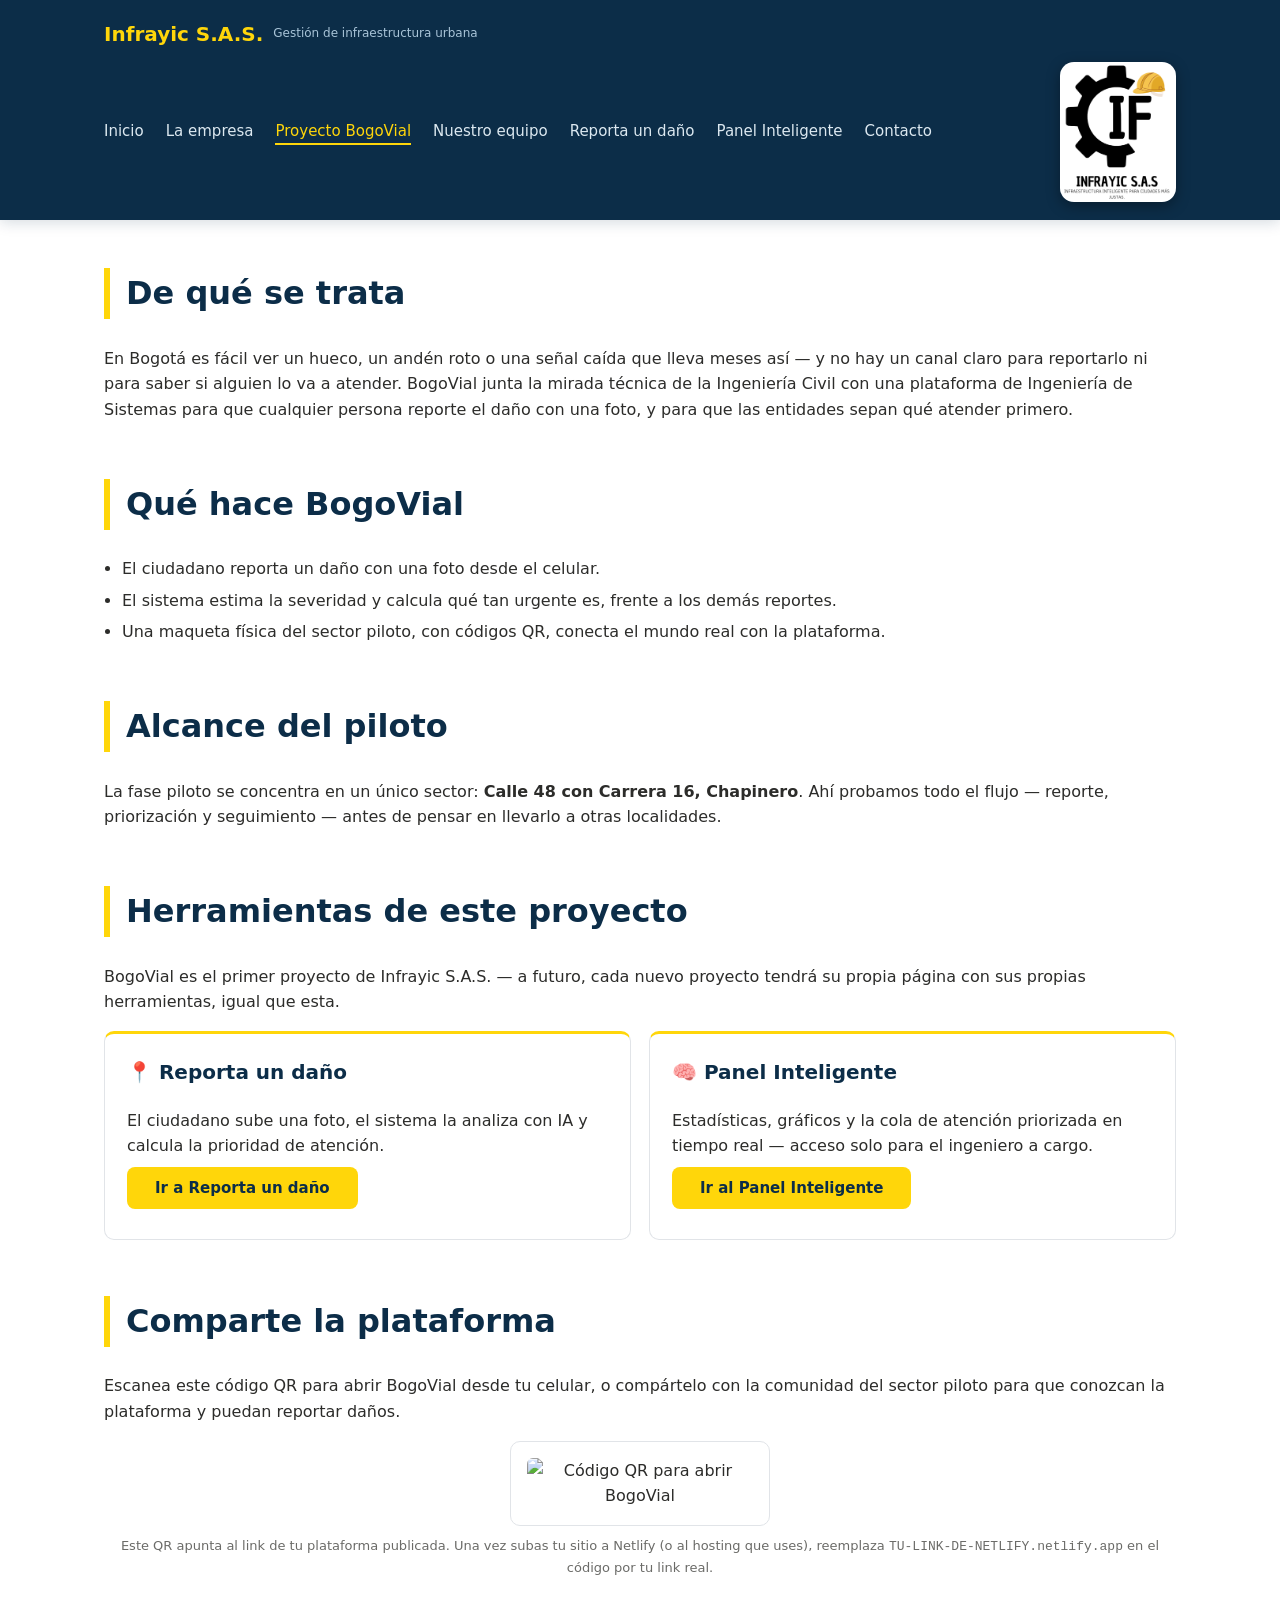
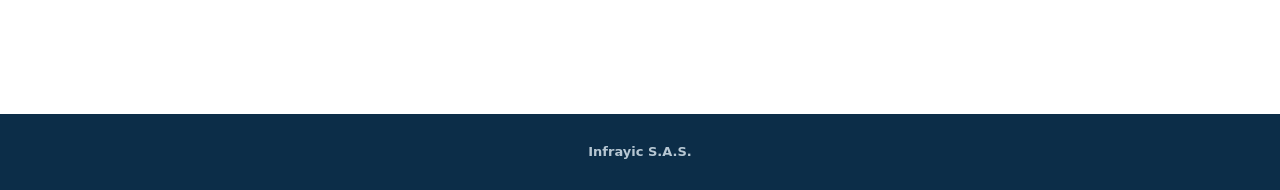
==== bogovial.html @ 2f67de58 "Primera version de BogoVial" ====
<!doctype html>
<html lang="es">
<head>
<meta charset="utf-8">
<meta name="viewport" content="width=device-width, initial-scale=1">
<title>Proyecto BogoVial | Infrayic S.A.S.</title>
<link rel="stylesheet" href="css/style.css">
</head>
<body>

<header class="sitio">
  <div class="barra">
    <div class="marca">Infrayic S.A.S.<span class="sub">Gestión de infraestructura urbana</span></div>
    <nav class="menu">
      <a href="index.html">Inicio</a>
      <a href="empresa.html">La empresa</a>
      <a href="bogovial.html" class="activo">Proyecto BogoVial</a>
      <a href="equipo.html">Nuestro equipo</a>
      <a href="reporta.html">Reporta un daño</a>
      <a href="panel.html">Panel Inteligente</a>
      <a href="contacto.html">Contacto</a>
    </nav>
    <img src="assets/images/logo.png" alt="Infrayic S.A.S." class="logo-derecha">
  </div>
</header>

<main>

  <section class="seccion">
    <h2>De qué se trata</h2>
    <p>En Bogotá es fácil ver un hueco, un andén roto o una señal caída que lleva meses así — y no hay un canal claro para reportarlo ni para saber si alguien lo va a atender. BogoVial junta la mirada técnica de la Ingeniería Civil con una plataforma de Ingeniería de Sistemas para que cualquier persona reporte el daño con una foto, y para que las entidades sepan qué atender primero.</p>
  </section>

  <section class="seccion">
    <h2>Qué hace BogoVial</h2>
    <ul class="lista-limpia">
      <li>El ciudadano reporta un daño con una foto desde el celular.</li>
      <li>El sistema estima la severidad y calcula qué tan urgente es, frente a los demás reportes.</li>
      <li>Una maqueta física del sector piloto, con códigos QR, conecta el mundo real con la plataforma.</li>
    </ul>
  </section>

  <section class="seccion">
    <h2>Alcance del piloto</h2>
    <p>La fase piloto se concentra en un único sector: <strong>Calle 48 con Carrera 16, Chapinero</strong>. Ahí probamos todo el flujo — reporte, priorización y seguimiento — antes de pensar en llevarlo a otras localidades.</p>
  </section>

  <section class="seccion">
    <h2>Herramientas de este proyecto</h2>
    <p>BogoVial es el primer proyecto de Infrayic S.A.S. — a futuro, cada nuevo proyecto tendrá su propia página con sus propias herramientas, igual que esta.</p>
    <div class="tarjetas">
      <div class="tarjeta">
        <h3>📍 Reporta un daño</h3>
        <p>El ciudadano sube una foto, el sistema la analiza con IA y calcula la prioridad de atención.</p>
        <p><a href="reporta.html" class="boton">Ir a Reporta un daño</a></p>
      </div>
      <div class="tarjeta">
        <h3>🧠 Panel Inteligente</h3>
        <p>Estadísticas, gráficos y la cola de atención priorizada en tiempo real — acceso solo para el ingeniero a cargo.</p>
        <p><a href="panel.html" class="boton">Ir al Panel Inteligente</a></p>
      </div>
    </div>
  </section>

  <section class="seccion">
    <h2>Comparte la plataforma</h2>
    <p>Escanea este código QR para abrir BogoVial desde tu celular, o compártelo con la comunidad del sector piloto para que conozcan la plataforma y puedan reportar daños.</p>
    <div class="imagen-marco" style="max-width:260px; margin:0 auto">
      <img src="https://infrayic-bogovial.netlify.app" alt="Código QR para abrir BogoVial" style="display:block; margin:0 auto">
    </div>
    <p class="nota" style="text-align:center">Este QR apunta al link de tu plataforma publicada. Una vez subas tu sitio a Netlify (o al hosting que uses), reemplaza <code>TU-LINK-DE-NETLIFY.netlify.app</code> en el código por tu link real.</p>
  </section>

</main>

<footer class="sitio">Infrayic S.A.S.</footer>

</body>
</html>
---- css/style.css ----
:root{
  --azul-oscuro:#0C2D48;
  --azul:#145374;
  --azul-claro:#5588A3;
  --amarillo:#FFD60A;
  --amarillo-suave:#FFF4D6;
  --gris-fondo:#FFFFFF;
  --gris-texto:#2C2C2A;
  --gris-suave:#6b6b68;
  --blanco:#FFFFFF;
  --borde:#E1E4E8;
  --verde-ok:#1E8E5A;
  --ambar:#B8860B;
  --rojo:#B3261E;
  --radio:10px;
}

*{box-sizing:border-box}

html, body{
  height:100%;
}

body{
  margin:0;
  font-family: "Segoe UI", system-ui, -apple-system, Arial, sans-serif;
  color:var(--gris-texto);
  background:var(--gris-fondo);
  line-height:1.6;
  display:flex;
  flex-direction:column;
  min-height:100vh;
}

main{
  flex:1 0 auto;
}

footer.sitio{
  flex-shrink:0;
}

a{color:var(--azul); text-decoration:none}
a:hover{color:var(--azul-oscuro)}

header.sitio{
  background:var(--azul-oscuro);
  color:var(--blanco);
}

.barra{
  max-width:1120px;
  margin:0 auto;
  padding:18px 24px;
  display:flex;
  align-items:center;
  justify-content:space-between;
  flex-wrap:wrap;
  gap:12px;
}

.marca{
  display:flex;
  align-items:center;
  gap:10px;
  font-weight:700;
  font-size:20px;
  color:var(--amarillo);
}

.marca span.sub{
  font-weight:400;
  font-size:12px;
  color:#A9C4D8;
  display:block;
}

nav.menu{
  display:flex;
  gap:22px;
  flex-wrap:wrap;
}

nav.menu a{
  color:#DCE8F0;
  font-size:15px;
}
nav.menu a:hover, nav.menu a.activo{
  color:var(--amarillo);
  border-bottom:2px solid var(--amarillo);
}

main{
  max-width:1120px;
  margin:0 auto;
  padding:48px 24px 80px;
}

.hero{
  background:var(--azul);
  color:var(--blanco);
  padding:72px 24px;
  text-align:center;
}

.hero h1{
  font-size:36px;
  margin:0 0 14px;
  font-weight:700;
}

.hero p{
  max-width:680px;
  margin:0 auto;
  font-size:17px;
  color:#E3EEF4;
}

.franja-chip{
  display:inline-block;
  font-size:12px;
  letter-spacing:1px;
  text-transform:uppercase;
  background:rgba(255,255,255,0.12);
  padding:6px 14px;
  border-radius:999px;
  margin-bottom:16px;
}

h2{
  font-size:32px;
  color:var(--azul-oscuro);
  margin-top:0;
  padding-left:16px;
  border-left:6px solid var(--amarillo);
}

h3{
  font-size:20px;
  color:var(--azul-oscuro);
}

.seccion{
  margin-bottom:56px;
}

.tarjetas{
  display:grid;
  grid-template-columns:repeat(auto-fit, minmax(240px, 1fr));
  gap:18px;
}

.tarjeta{
  background:var(--blanco);
  border:1px solid var(--borde);
  border-radius:var(--radio);
  padding:22px;
}

.tarjeta h3{
  margin-top:0;
}

.lista-limpia{
  margin:0;
  padding-left:18px;
}
.lista-limpia li{margin-bottom:6px}

.imagen-marco{
  background:var(--blanco);
  border:1px solid var(--borde);
  border-radius:var(--radio);
  padding:16px;
  text-align:center;
}

.imagen-marco img{
  max-width:100%;
  border-radius:6px;
}

.placeholder-img{
  background:repeating-linear-gradient(45deg, #EEF1F4, #EEF1F4 10px, #E4E8EC 10px, #E4E8EC 20px);
  border-radius:6px;
  padding:60px 20px;
  color:var(--gris-suave);
  font-size:14px;
}

.tabla{
  width:100%;
  border-collapse:collapse;
  background:var(--blanco);
  border-radius:var(--radio);
  overflow:hidden;
}
.tabla th, .tabla td{
  text-align:left;
  padding:12px 14px;
  border-bottom:1px solid var(--borde);
  font-size:14px;
}
.tabla th{
  background:var(--azul-oscuro);
  color:var(--blanco);
  font-weight:600;
}

footer.sitio{
  background:var(--azul-oscuro);
  color:#B7C7D3;
  text-align:center;
  padding:28px 24px;
  font-size:13px;
  font-weight:600;
}

.badge{
  display:inline-block;
  padding:4px 12px;
  border-radius:999px;
  font-size:13px;
  font-weight:600;
}
.badge-bajo{background:#E3F3EA; color:var(--verde-ok)}
.badge-medio{background:#FBF1DC; color:var(--ambar)}
.badge-alto{background:#FBE4E2; color:var(--rojo)}

.panel-ia{
  background:var(--blanco);
  border:1px solid var(--borde);
  border-radius:var(--radio);
  padding:28px;
}

.zona-carga{
  border:2px dashed var(--azul-claro);
  border-radius:var(--radio);
  padding:40px;
  text-align:center;
  color:var(--gris-suave);
  cursor:pointer;
  margin-bottom:18px;
}

.zona-carga:hover{
  background:#F0F6FA;
}

#previa{
  max-width:360px;
  border-radius:var(--radio);
  margin:0 auto 18px;
  display:block;
}

.resultado{
  display:none;
  margin-top:18px;
  padding:18px;
  border-radius:var(--radio);
  border:1px solid var(--borde);
}

.boton{
  background:var(--amarillo);
  color:var(--azul-oscuro);
  border:none;
  padding:12px 28px;
  border-radius:8px;
  font-size:15px;
  font-weight:700;
  cursor:pointer;
}
.boton:hover{background:#FFC107}
.boton:disabled{background:#E3E1D6; color:#9A988D; cursor:not-allowed}

.tarjeta{
  border-top:3px solid var(--amarillo);
}

.nota{
  font-size:13px;
  color:var(--gris-suave);
  margin-top:10px;
}

@media (max-width: 640px){
  .hero h1{font-size:28px}
  nav.menu{gap:14px}
}

.campo{margin-bottom:16px}
.campo label{display:block; font-weight:600; margin-bottom:6px; font-size:14px}
.campo input[type=text], .campo input[type=number], .campo select{
  width:100%; padding:10px 12px; border:1px solid var(--borde); border-radius:8px; font-size:14px; font-family:inherit;
}
.campo-check{display:flex; align-items:center; gap:8px; margin-bottom:16px}
.desglose{font-size:13px; color:var(--gris-suave); margin:10px 0 0; padding-left:18px}
.desglose li{margin-bottom:3px}

.stats-grid{
  display:grid;
  grid-template-columns:repeat(auto-fit, minmax(180px, 1fr));
  gap:18px;
  margin-bottom:18px;
}
.stat-card{
  background:var(--blanco);
  border:1px solid var(--borde);
  border-top:3px solid var(--azul);
  border-radius:var(--radio);
  padding:20px;
  text-align:center;
}
.stat-card.stat-alto{border-top-color:var(--rojo)}
.stat-card.stat-medio{border-top-color:var(--ambar)}
.stat-card.stat-bajo{border-top-color:var(--verde-ok)}
.stat-numero{font-size:32px; font-weight:700; color:var(--azul-oscuro)}
.stat-etiqueta{font-size:13px; color:var(--gris-suave)}

.graficos-grid{
  display:grid;
  grid-template-columns:repeat(auto-fit, minmax(300px, 1fr));
  gap:18px;
  margin-bottom:18px;
}
.contenedor-grafico{
  background:var(--blanco);
  border:1px solid var(--borde);
  border-radius:var(--radio);
  padding:20px;
}
.contenedor-grafico h3{margin-top:0}

.boton-secundario{
  background:var(--blanco);
  color:var(--azul);
  border:1px solid var(--azul);
  padding:10px 20px;
  border-radius:8px;
  font-size:14px;
  font-weight:600;
  cursor:pointer;
  margin:4px;
}
.boton-secundario:hover{background:#F0F6FA}

.tabla-prioridad td, .tabla-prioridad th{font-size:13px}

.zona-riesgo{
  display:flex;
  justify-content:space-between;
  align-items:center;
  padding:14px 18px;
  border:1px solid var(--borde);
  border-radius:var(--radio);
  margin-bottom:10px;
  background:var(--blanco);
}
.zona-riesgo .nombre{font-weight:600}

header.sitio{
  position: sticky;
  top: 0;
  z-index: 100;
  box-shadow: 0 2px 14px rgba(12,45,72,0.18);
}

.boton{transition: transform 0.15s ease, box-shadow 0.15s ease}
.boton:hover{transform: translateY(-1px); box-shadow: 0 6px 16px rgba(255,214,10,0.35)}

.hero-cta{
  margin-top:26px;
  display:flex;
  gap:14px;
  justify-content:center;
  flex-wrap:wrap;
}
.boton-outline{
  display:inline-block;
  border:1px solid rgba(255,255,255,0.6);
  color:var(--blanco);
  padding:11px 27px;
  border-radius:8px;
  font-size:15px;
  font-weight:600;
}
.boton-outline:hover{background:rgba(255,255,255,0.12); color:var(--blanco)}

.stats-franja{
  background:var(--azul-oscuro);
}
.stats-franja .contenedor{
  max-width:1120px;
  margin:0 auto;
  padding:44px 24px;
  display:grid;
  grid-template-columns:repeat(auto-fit, minmax(160px,1fr));
  gap:24px;
  text-align:center;
}
.stats-franja .numero{
  font-size:38px;
  font-weight:800;
  color:var(--amarillo);
  line-height:1;
}
.stats-franja .etiqueta{
  font-size:12.5px;
  color:#CFE0EC;
  margin-top:8px;
  text-transform:uppercase;
  letter-spacing:0.5px;
}

.tarjetas-icono{
  display:grid;
  grid-template-columns:repeat(auto-fit, minmax(220px,1fr));
  gap:32px;
  text-align:center;
}
.tarjetas-icono .icono{
  width:56px;
  height:56px;
  border-radius:50%;
  background:var(--amarillo-suave);
  color:var(--azul-oscuro);
  display:flex;
  align-items:center;
  justify-content:center;
  font-size:26px;
  margin:0 auto 14px;
}
.tarjetas-icono h3{margin:0 0 8px}
.tarjetas-icono p{color:var(--gris-suave); font-size:14px; margin:0}

.marca img.logo{
  height:44px;
  width:auto;
  display:block;
}

.logo-derecha{
  height:140px;
  width:auto;
  display:block;
  border-radius:14px;
  box-shadow: 0 4px 14px rgba(0,0,0,0.35);
}
@media (max-width: 640px){
  .logo-derecha{height:52px; max-width:140px; width:auto; border-radius:8px}
}

.previa-contenedor{
  position:relative;
  max-width:360px;
  margin:0 auto 18px;
}
.previa-contenedor img{
  display:block;
  width:100%;
  border-radius:var(--radio);
  border:4px solid transparent;
  transition: border-color 0.2s ease;
}
.previa-contenedor img.borde-bajo{border-color:var(--verde-ok)}
.previa-contenedor img.borde-medio{border-color:var(--ambar)}
.previa-contenedor img.borde-alto{border-color:var(--rojo)}
.badge-sobre-foto{
  position:absolute;
  top:12px;
  right:12px;
  display:none;
  box-shadow:0 2px 8px rgba(0,0,0,0.25);
}

.distintivos{
  display:grid;
  grid-template-columns:repeat(auto-fit, minmax(220px,1fr));
  gap:24px;
}
.distintivo{
  background:var(--blanco);
  border:1px solid var(--borde);
  border-radius:var(--radio);
  padding:24px;
}
.distintivo .icono{
  width:48px;
  height:48px;
  border-radius:50%;
  background:var(--amarillo-suave);
  color:var(--azul-oscuro);
  display:flex;
  align-items:center;
  justify-content:center;
  font-size:22px;
  margin-bottom:12px;
}
.distintivo h3{margin:0 0 6px}
.distintivo p{color:var(--gris-suave); font-size:14px; margin:0}

.franja-ia{
  text-align:center;
  padding:40px 24px;
}
.franja-ia .spinner{
  width:44px;
  height:44px;
  margin:0 auto 16px;
  border:4px solid var(--amarillo-suave);
  border-top-color:var(--amarillo);
  border-radius:50%;
  animation:girar 0.8s linear infinite;
}
@keyframes girar{ to { transform: rotate(360deg); } }

.login-ingeniero{
  max-width:380px;
  margin:40px auto;
  background:var(--blanco);
  border:1px solid var(--borde);
  border-radius:var(--radio);
  padding:32px;
  text-align:center;
}
.login-ingeniero input[type=password]{
  width:100%;
  padding:12px;
  border:1px solid var(--borde);
  border-radius:8px;
  font-size:20px;
  text-align:center;
  letter-spacing:6px;
  margin:16px 0;
  font-family:inherit;
}
.login-error{
  color:var(--rojo);
  font-size:13px;
  margin-top:12px;
  display:none;
}

.badge-pendiente{background:#FBE4E2; color:var(--rojo)}
.badge-enproceso{background:#FBF1DC; color:var(--ambar)}
.badge-resuelto{background:#E3F3EA; color:var(--verde-ok)}
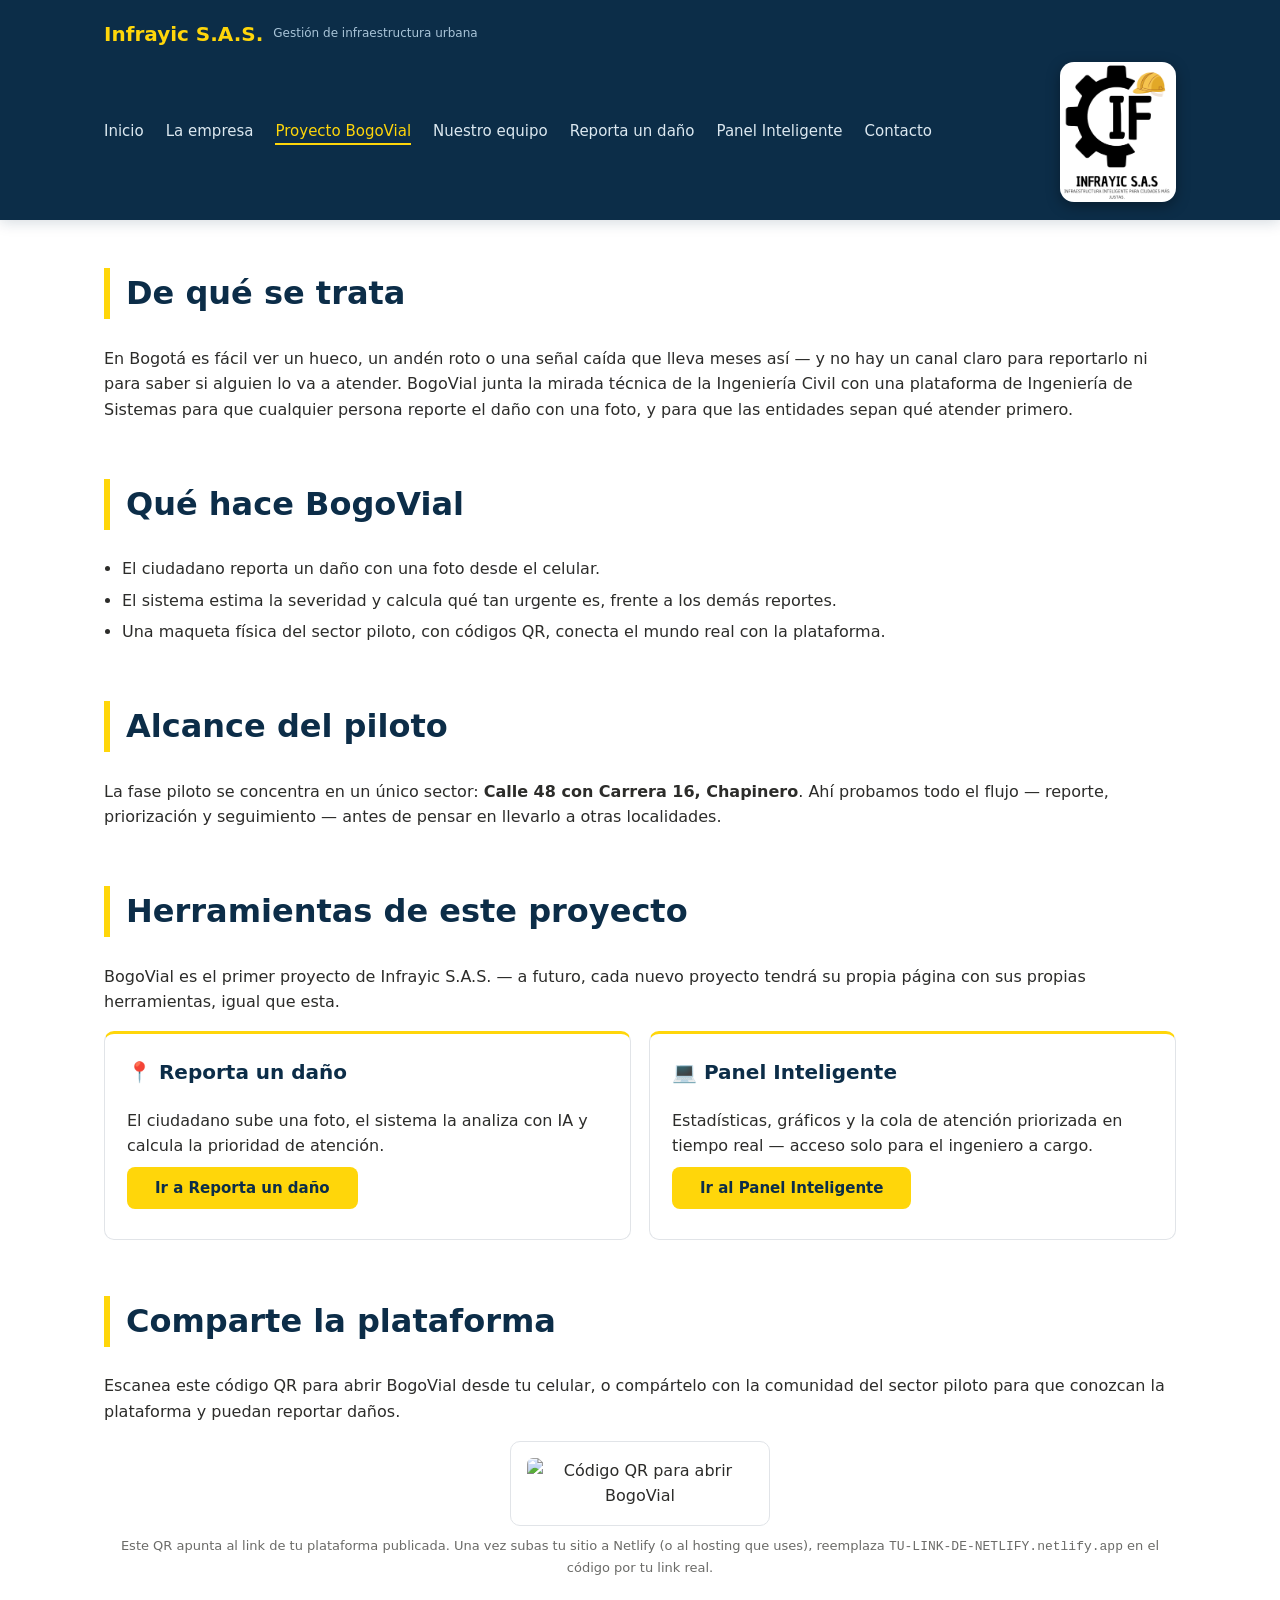
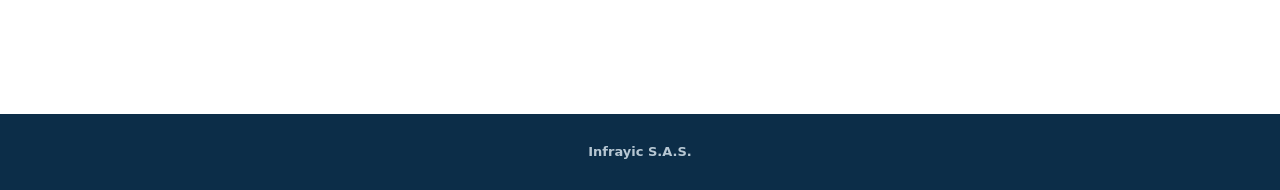
==== commit 184b7ab4: "Visualmente codigo arreglado" ====
--- a/bogovial.html
+++ b/bogovial.html
@@ -11,7 +11,8 @@
 <header class="sitio">
   <div class="barra">
     <div class="marca">Infrayic S.A.S.<span class="sub">Gestión de infraestructura urbana</span></div>
-    <nav class="menu">
+    <nav class="menu" id="menuNav">
+      <button class="cerrar-menu" id="botonCerrarMenu" aria-label="Cerrar menú">&times;</button>
       <a href="index.html">Inicio</a>
       <a href="empresa.html">La empresa</a>
       <a href="bogovial.html" class="activo">Proyecto BogoVial</a>
@@ -21,8 +22,12 @@
       <a href="contacto.html">Contacto</a>
     </nav>
     <img src="assets/images/logo.png" alt="Infrayic S.A.S." class="logo-derecha">
+    <button class="boton-menu" id="botonMenu" aria-label="Abrir menú">
+      <span></span><span></span><span></span>
+    </button>
   </div>
 </header>
+<div class="fondo-menu" id="fondoMenu"></div>
 
 <main>
 
@@ -55,7 +60,7 @@
         <p><a href="reporta.html" class="boton">Ir a Reporta un daño</a></p>
       </div>
       <div class="tarjeta">
-        <h3>🧠 Panel Inteligente</h3>
+        <h3>💻 Panel Inteligente</h3>
         <p>Estadísticas, gráficos y la cola de atención priorizada en tiempo real — acceso solo para el ingeniero a cargo.</p>
         <p><a href="panel.html" class="boton">Ir al Panel Inteligente</a></p>
       </div>
@@ -66,7 +71,7 @@
     <h2>Comparte la plataforma</h2>
     <p>Escanea este código QR para abrir BogoVial desde tu celular, o compártelo con la comunidad del sector piloto para que conozcan la plataforma y puedan reportar daños.</p>
     <div class="imagen-marco" style="max-width:260px; margin:0 auto">
-      <img src="https://infrayic-bogovial.netlify.app" alt="Código QR para abrir BogoVial" style="display:block; margin:0 auto">
+      <img src="https://api.qrserver.com/v1/create-qr-code/?size=220x220&data=https://TU-LINK-DE-NETLIFY.netlify.app" alt="Código QR para abrir BogoVial" style="display:block; margin:0 auto">
     </div>
     <p class="nota" style="text-align:center">Este QR apunta al link de tu plataforma publicada. Una vez subas tu sitio a Netlify (o al hosting que uses), reemplaza <code>TU-LINK-DE-NETLIFY.netlify.app</code> en el código por tu link real.</p>
   </section>
@@ -75,5 +80,7 @@
 
 <footer class="sitio">Infrayic S.A.S.</footer>
 
+<script src="js/menu.js"></script>
+
 </body>
 </html>
--- a/css/style.css
+++ b/css/style.css
@@ -286,11 +286,6 @@
   margin-top:10px;
 }
 
-@media (max-width: 640px){
-  .hero h1{font-size:28px}
-  nav.menu{gap:14px}
-}
-
 .campo{margin-bottom:16px}
 .campo label{display:block; font-weight:600; margin-bottom:6px; font-size:14px}
 .campo input[type=text], .campo input[type=number], .campo select{
@@ -448,9 +443,6 @@
   display:block;
   border-radius:14px;
   box-shadow: 0 4px 14px rgba(0,0,0,0.35);
-}
-@media (max-width: 640px){
-  .logo-derecha{height:52px; max-width:140px; width:auto; border-radius:8px}
 }
 
 .previa-contenedor{
@@ -546,4 +538,90 @@
 
 .badge-pendiente{background:#FBE4E2; color:var(--rojo)}
 .badge-enproceso{background:#FBF1DC; color:var(--ambar)}
-.badge-resuelto{background:#E3F3EA; color:var(--verde-ok)}+.badge-resuelto{background:#E3F3EA; color:var(--verde-ok)}
+
+/* Menú de hamburguesa: oculto en pantallas grandes */
+.boton-menu{display:none}
+.cerrar-menu{display:none}
+.fondo-menu{display:none}
+
+@media (max-width: 640px){
+  .hero h1{font-size:28px}
+
+  .logo-derecha{
+    height:40px;
+    max-width:100px;
+    width:auto;
+    border-radius:6px;
+  }
+
+  .boton-menu{
+    display:flex;
+    flex-direction:column;
+    justify-content:center;
+    gap:5px;
+    width:34px;
+    height:34px;
+    background:none;
+    border:none;
+    cursor:pointer;
+    padding:0;
+  }
+  .boton-menu span{
+    display:block;
+    width:26px;
+    height:3px;
+    background:var(--amarillo);
+    border-radius:2px;
+  }
+
+  nav.menu{
+    position:fixed;
+    top:0;
+    right:-100%;
+    width:78%;
+    max-width:300px;
+    height:100vh;
+    background:var(--azul-oscuro);
+    flex-direction:column;
+    align-items:flex-start;
+    padding:80px 28px 28px;
+    gap:4px;
+    transition:right 0.3s ease;
+    z-index:200;
+    box-shadow:-6px 0 24px rgba(0,0,0,0.4);
+  }
+  nav.menu.abierto{
+    right:0;
+  }
+  nav.menu a{
+    font-size:17px;
+    width:100%;
+    padding:14px 0;
+    border-bottom:1px solid rgba(255,255,255,0.1);
+  }
+  nav.menu a:hover, nav.menu a.activo{
+    border-bottom:1px solid var(--amarillo);
+  }
+
+  .cerrar-menu{
+    display:block;
+    position:absolute;
+    top:18px;
+    right:20px;
+    background:none;
+    border:none;
+    color:var(--blanco);
+    font-size:32px;
+    cursor:pointer;
+    line-height:1;
+  }
+
+  .fondo-menu.activo{
+    display:block;
+    position:fixed;
+    inset:0;
+    background:rgba(0,0,0,0.5);
+    z-index:150;
+  }
+}
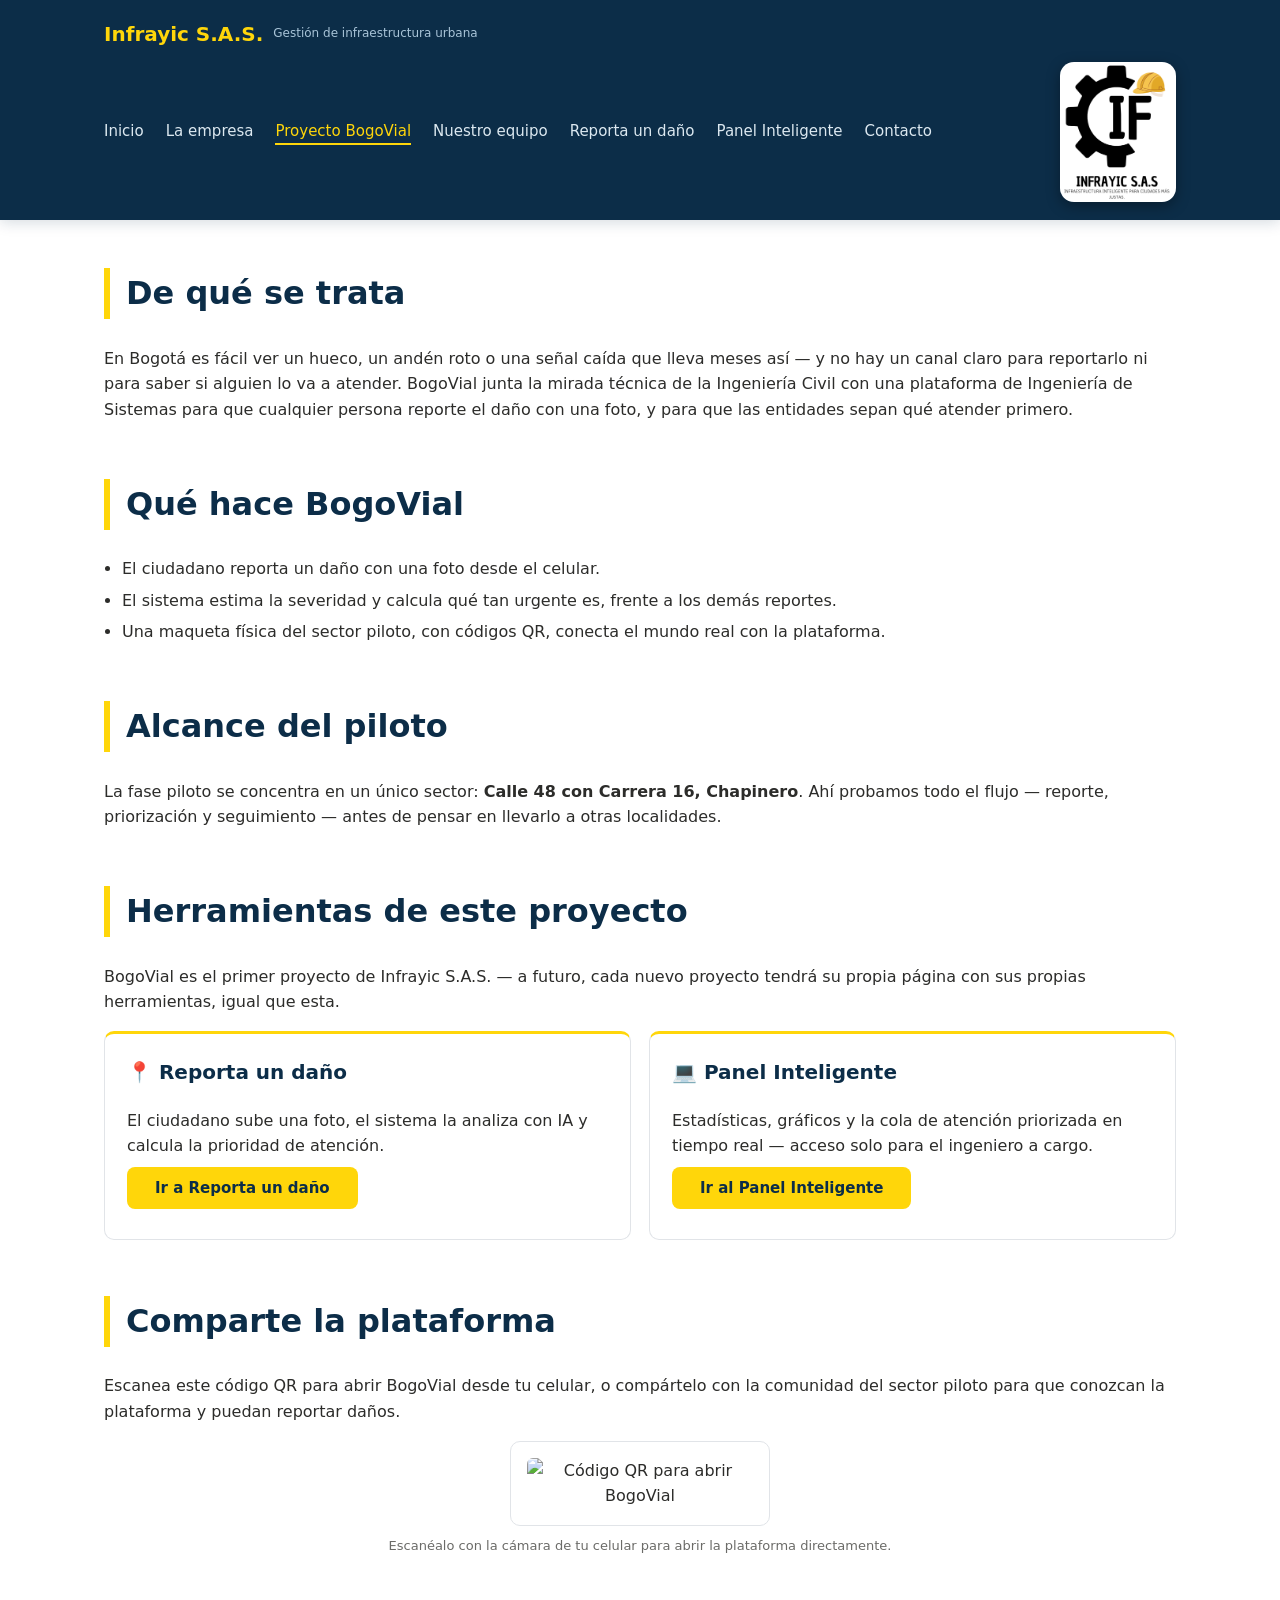
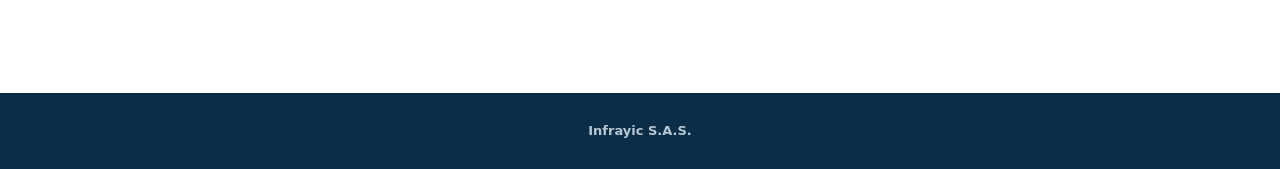
==== commit d89eeca9: "link del codigo QR" ====
--- a/bogovial.html
+++ b/bogovial.html
@@ -67,13 +67,13 @@
     </div>
   </section>
 
-  <section class="seccion">
+    <section class="seccion">
     <h2>Comparte la plataforma</h2>
     <p>Escanea este código QR para abrir BogoVial desde tu celular, o compártelo con la comunidad del sector piloto para que conozcan la plataforma y puedan reportar daños.</p>
     <div class="imagen-marco" style="max-width:260px; margin:0 auto">
-      <img src="https://api.qrserver.com/v1/create-qr-code/?size=220x220&data=https://TU-LINK-DE-NETLIFY.netlify.app" alt="Código QR para abrir BogoVial" style="display:block; margin:0 auto">
+      <img src="https://api.qrserver.com/v1/create-qr-code/?size=220x220&data=https://infrayic-bogovial.netlify.app" alt="Código QR para abrir BogoVial" style="display:block; margin:0 auto">
     </div>
-    <p class="nota" style="text-align:center">Este QR apunta al link de tu plataforma publicada. Una vez subas tu sitio a Netlify (o al hosting que uses), reemplaza <code>TU-LINK-DE-NETLIFY.netlify.app</code> en el código por tu link real.</p>
+    <p class="nota" style="text-align:center">Escanéalo con la cámara de tu celular para abrir la plataforma directamente.</p>
   </section>
 
 </main>
--- a/css/style.css
+++ b/css/style.css
@@ -359,7 +359,7 @@
 header.sitio{
   position: sticky;
   top: 0;
-  z-index: 100;
+  z-index: 250;
   box-shadow: 0 2px 14px rgba(12,45,72,0.18);
 }
 
@@ -573,12 +573,14 @@
     height:3px;
     background:var(--amarillo);
     border-radius:2px;
+    pointer-events:none;
   }
 
   nav.menu{
     position:fixed;
     top:0;
-    right:-100%;
+    right:0;
+    transform:translateX(100%);
     width:78%;
     max-width:300px;
     height:100vh;
@@ -587,18 +589,23 @@
     align-items:flex-start;
     padding:80px 28px 28px;
     gap:4px;
-    transition:right 0.3s ease;
+    transition:transform 0.3s ease;
     z-index:200;
     box-shadow:-6px 0 24px rgba(0,0,0,0.4);
+    overflow-y:auto;
+    -webkit-overflow-scrolling:touch;
   }
   nav.menu.abierto{
-    right:0;
+    transform:translateX(0);
   }
   nav.menu a{
     font-size:17px;
     width:100%;
     padding:14px 0;
     border-bottom:1px solid rgba(255,255,255,0.1);
+    position:relative;
+    z-index:1;
+    -webkit-tap-highlight-color: rgba(255,214,10,0.3);
   }
   nav.menu a:hover, nav.menu a.activo{
     border-bottom:1px solid var(--amarillo);
@@ -615,6 +622,7 @@
     font-size:32px;
     cursor:pointer;
     line-height:1;
+    z-index:2;
   }
 
   .fondo-menu.activo{
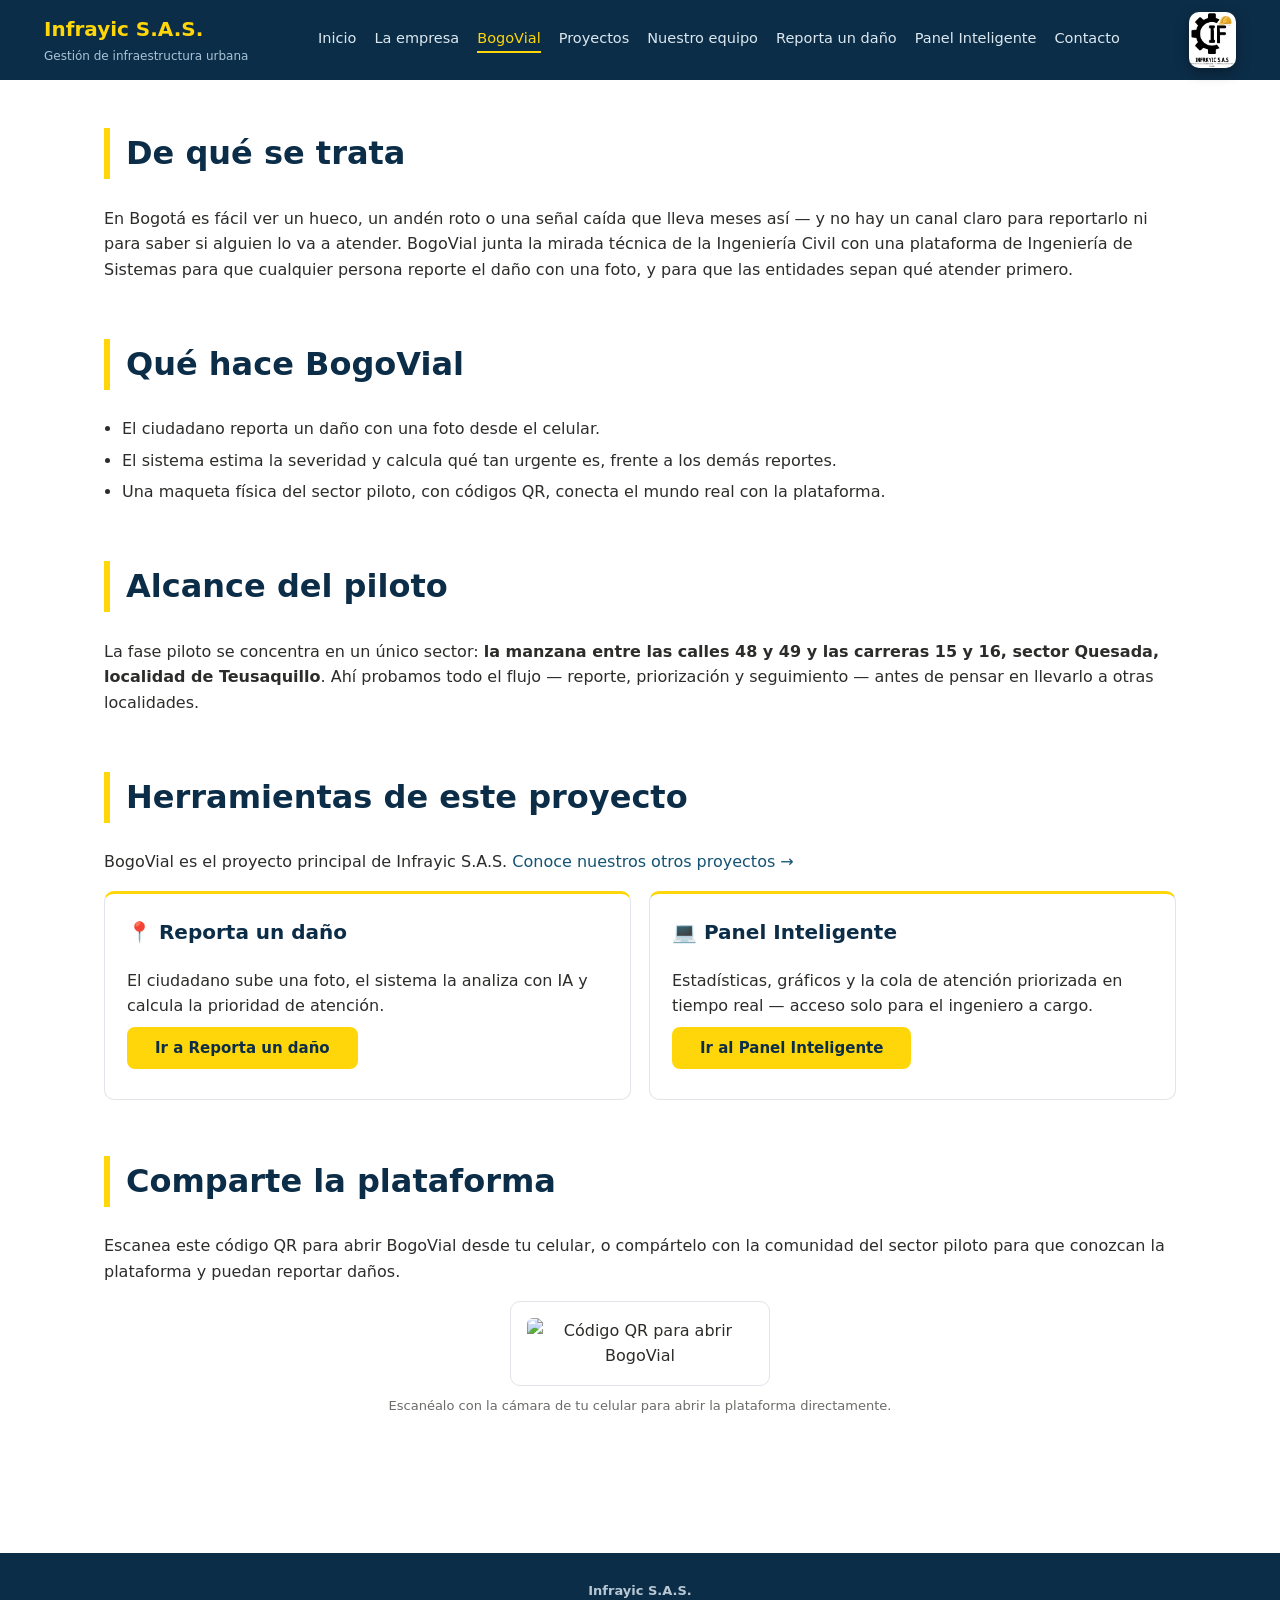
==== commit a72a5073: "Proyectos, panel y menu actualizados" ====
--- a/bogovial.html
+++ b/bogovial.html
@@ -15,7 +15,8 @@
       <button class="cerrar-menu" id="botonCerrarMenu" aria-label="Cerrar menú">&times;</button>
       <a href="index.html">Inicio</a>
       <a href="empresa.html">La empresa</a>
-      <a href="bogovial.html" class="activo">Proyecto BogoVial</a>
+      <a href="bogovial.html" class="activo">BogoVial</a>
+      <a href="proyectos.html">Proyectos</a>
       <a href="equipo.html">Nuestro equipo</a>
       <a href="reporta.html">Reporta un daño</a>
       <a href="panel.html">Panel Inteligente</a>
@@ -47,12 +48,12 @@
 
   <section class="seccion">
     <h2>Alcance del piloto</h2>
-    <p>La fase piloto se concentra en un único sector: <strong>Calle 48 con Carrera 16, Chapinero</strong>. Ahí probamos todo el flujo — reporte, priorización y seguimiento — antes de pensar en llevarlo a otras localidades.</p>
+    <p>La fase piloto se concentra en un único sector: <strong>la manzana entre las calles 48 y 49 y las carreras 15 y 16, sector Quesada, localidad de Teusaquillo</strong>. Ahí probamos todo el flujo — reporte, priorización y seguimiento — antes de pensar en llevarlo a otras localidades.</p>
   </section>
 
   <section class="seccion">
     <h2>Herramientas de este proyecto</h2>
-    <p>BogoVial es el primer proyecto de Infrayic S.A.S. — a futuro, cada nuevo proyecto tendrá su propia página con sus propias herramientas, igual que esta.</p>
+        <p>BogoVial es el proyecto principal de Infrayic S.A.S. <a href="proyectos.html">Conoce nuestros otros proyectos &rarr;</a></p>
     <div class="tarjetas">
       <div class="tarjeta">
         <h3>📍 Reporta un daño</h3>
--- a/css/style.css
+++ b/css/style.css
@@ -19,6 +19,7 @@
 
 html, body{
   height:100%;
+  width:100%;
 }
 
 body{
@@ -360,7 +361,7 @@
   position: sticky;
   top: 0;
   z-index: 250;
-  box-shadow: 0 2px 14px rgba(12,45,72,0.18);
+  
 }
 
 .boton{transition: transform 0.15s ease, box-shadow 0.15s ease}
@@ -548,11 +549,33 @@
 @media (max-width: 640px){
   .hero h1{font-size:28px}
 
+  /* Encabezado en una sola fila prolija: marca a la izquierda, logo y hamburguesa a la derecha */
+  .barra{
+    flex-wrap:nowrap;
+    padding:12px 16px;
+    gap:10px;
+  }
+
+  .marca{
+    flex-direction:column;
+    align-items:flex-start;
+    gap:2px;
+    font-size:15px;
+    flex:1 1 auto;
+    min-width:0;
+  }
+
+  .marca span.sub{
+    font-size:10.5px;
+    line-height:1.3;
+  }
+
   .logo-derecha{
-    height:40px;
-    max-width:100px;
+    height:38px;
+    max-width:90px;
     width:auto;
     border-radius:6px;
+    flex-shrink:0;
   }
 
   .boton-menu{
@@ -566,6 +589,7 @@
     border:none;
     cursor:pointer;
     padding:0;
+    flex-shrink:0;
   }
   .boton-menu span{
     display:block;
@@ -632,4 +656,72 @@
     background:rgba(0,0,0,0.5);
     z-index:150;
   }
-}+}
+
+/* ===== Proyectos ===== */
+.proyectos-grid{display:grid; grid-template-columns:repeat(auto-fit, minmax(260px,1fr)); gap:22px; margin-bottom:14px}
+.proyecto-card{display:flex; flex-direction:column; background:var(--blanco); border:1px solid var(--borde); border-radius:var(--radio); overflow:hidden; color:var(--gris-texto); transition:transform .15s ease, box-shadow .15s ease}
+a.proyecto-card:hover{transform:translateY(-3px); box-shadow:0 10px 24px rgba(12,45,72,.15); color:var(--gris-texto)}
+.proyecto-card img{width:100%; display:block; aspect-ratio:5/3; object-fit:cover}
+.proyecto-info{padding:18px 20px 22px}
+.proyecto-info h3{margin:0 0 6px}
+.proyecto-info p{margin:0 0 10px; color:var(--gris-suave); font-size:14px}
+.proyectos-lista{display:grid; gap:28px}
+.proyecto-completo{flex-direction:row; align-items:stretch; scroll-margin-top:110px}
+.proyecto-completo img{width:42%; aspect-ratio:auto; object-fit:cover}
+.proyecto-completo .proyecto-info{flex:1; padding:24px}
+.proyecto-completo .proyecto-info p{font-size:15px; color:var(--gris-texto)}
+.etiqueta-proyecto{display:inline-block; font-size:12px; font-weight:700; letter-spacing:.5px; text-transform:uppercase; background:var(--amarillo-suave); color:var(--azul-oscuro); padding:4px 10px; border-radius:999px; margin-bottom:8px}
+.proyecto-info .boton{display:inline-block; margin-top:8px}
+.proyecto-info p:last-child{margin-top:14px}
+@media (max-width:640px){
+  .proyecto-completo{flex-direction:column}
+  .proyecto-completo img{width:100%; aspect-ratio:5/3}
+}
+
+/* ===== Iconos de linea y senales de verificacion ===== */
+.svg-icono{width:26px; height:26px; stroke:currentColor; fill:none; stroke-width:1.8; stroke-linecap:round; stroke-linejoin:round}
+.distintivo .svg-icono{width:22px; height:22px}
+.desglose .senal{list-style:none; position:relative; margin-left:-2px; padding-left:18px}
+.desglose .senal::before{content:""; position:absolute; left:0; top:.55em; width:8px; height:8px; border-radius:50%}
+.desglose .senal-ok::before{background:var(--verde-ok)}
+.desglose .senal-alerta::before{background:var(--ambar)}
+
+/* ===== Proyectos: ficha detallada ===== */
+.pry-detalle{display:grid; grid-template-columns:1fr 1fr; gap:22px 40px; align-items:center; padding:38px 0; border-bottom:1px solid var(--borde); scroll-margin-top:110px}
+.pry-foto{margin:0}
+.pry-foto img{width:100%; aspect-ratio:4/3; object-fit:cover; display:block; border-radius:var(--radio); box-shadow:0 10px 28px rgba(12,45,72,.18)}
+.pry-detalle.invertido .pry-foto{order:2}
+.pry-texto h3{font-size:28px; margin:6px 0 4px}
+.pry-subtitulo{font-weight:600; color:var(--azul-oscuro); margin:0 0 12px}
+.pry-datos{grid-column:1 / -1; display:grid; grid-template-columns:repeat(3, 1fr); gap:16px}
+.pry-datos > div{background:#F4F8FB; border:1px solid var(--borde); border-left:4px solid var(--azul-oscuro); border-radius:var(--radio); padding:16px 18px}
+.pry-datos h4{margin:0 0 6px; font-size:14px; color:var(--azul-oscuro)}
+.pry-datos p{margin:0; font-size:14px; color:var(--gris-texto)}
+.pry-cierre{margin-top:28px; font-weight:600}
+@media (max-width:820px){
+  .pry-detalle{grid-template-columns:1fr}
+  .pry-detalle.invertido .pry-foto{order:0}
+  .pry-datos{grid-template-columns:1fr}
+}
+
+/* ===== Correccion: ficha de proyecto en dos columnas ===== */
+.pry-detalle .pry-foto{grid-column:1; grid-row:1; order:0}
+.pry-detalle .pry-texto{grid-column:2; grid-row:1; order:0}
+.pry-detalle.invertido .pry-foto{grid-column:2; grid-row:1; order:0}
+.pry-detalle.invertido .pry-texto{grid-column:1; grid-row:1; order:0}
+.pry-detalle .pry-datos{grid-column:1 / -1; grid-row:2}
+@media (max-width:820px){
+  .pry-detalle .pry-foto, .pry-detalle.invertido .pry-foto{grid-column:1; grid-row:1}
+  .pry-detalle .pry-texto, .pry-detalle.invertido .pry-texto{grid-column:1; grid-row:2}
+  .pry-detalle .pry-datos{grid-column:1; grid-row:3}
+}
+
+/* ===== Correccion: encabezado ordenado en pantalla de computador ===== */
+@media (min-width:641px){
+  .barra{max-width:1240px; gap:20px; padding:12px 24px}
+  .marca{flex-direction:column; align-items:flex-start; gap:2px; flex-shrink:0}
+  nav.menu{gap:18px}
+  nav.menu a{font-size:14.5px; white-space:nowrap}
+  .logo-derecha{height:56px; border-radius:10px}
+}
